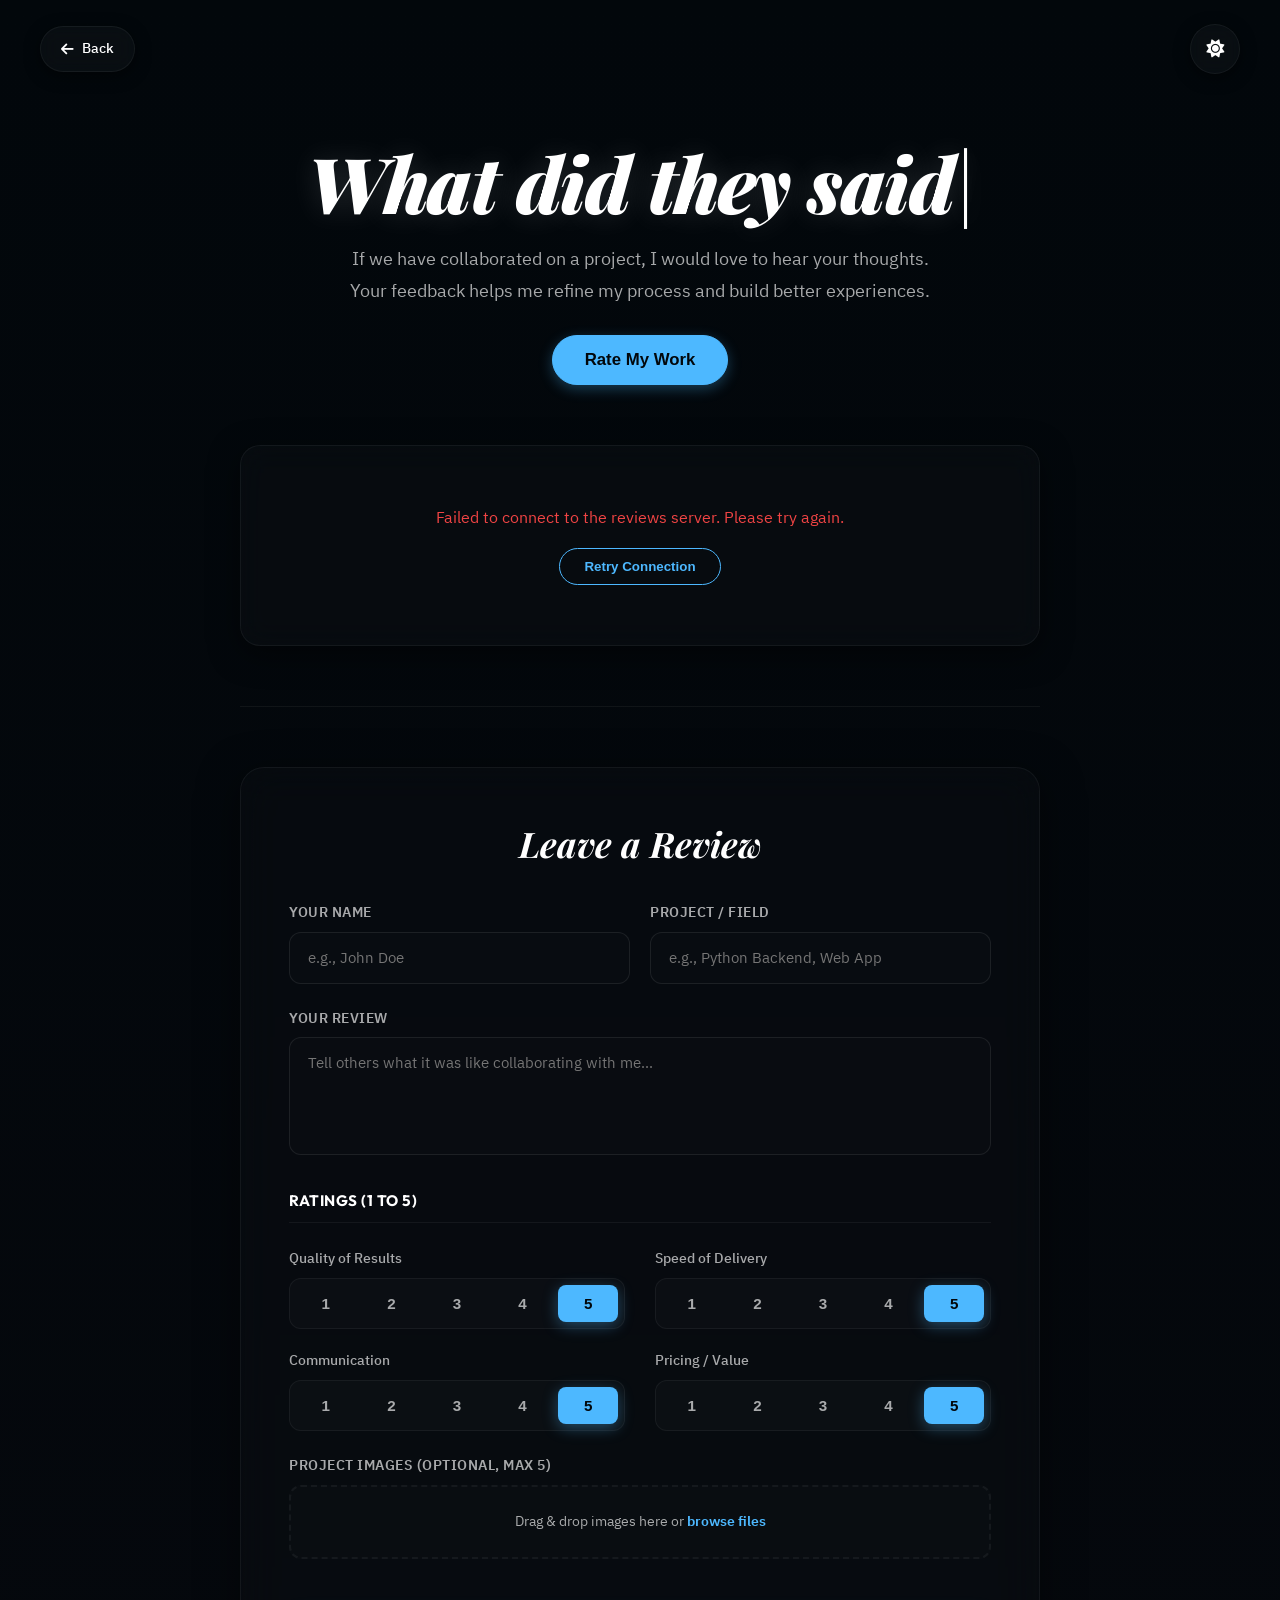
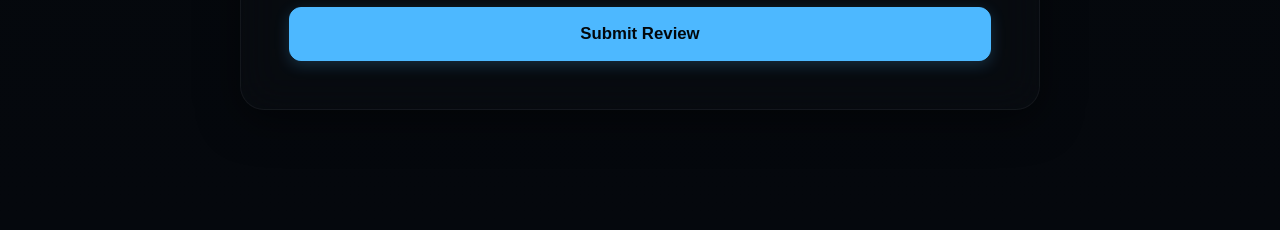
==== clients/index.html @ d9eaa411 "Added client review page" ====
<!DOCTYPE html>
<html lang="en" dir="ltr">

<head>
    <meta charset="UTF-8">
    <meta name="viewport" content="width=device-width, initial-scale=1.0">
    <title>Reviews - Mohammed's Portfolio</title>
    <link rel="stylesheet" href="style.css">
    <link rel="icon" type="image/png" href="https://img.icons8.com/ios-filled/50/ffffff/brain.png">
    <!-- FontAwesome for essential interface navigation icons -->
    <link rel="stylesheet" href="https://cdnjs.cloudflare.com/ajax/libs/font-awesome/6.4.0/css/all.min.css">
</head>

<body>
    <!-- Background Scroll Progress Bar -->
    <div class="scroll-progress-bar" id="scrollBar"></div>

    <!-- Main Content Container (Visible instantly, no artificial loading intros) -->
    <div id="mainContent" class="main-content">
        <!-- Floating Navigation Header -->
        <header class="clients-header">
            <a href="../index.html" class="back-btn" title="Back to Portfolio">
                <i class="fa-solid fa-arrow-left"></i>
                <span>Back</span>
            </a>
            <button id="themeToggleBtn" class="theme-btn" title="Toggle Theme">
                <i class="fa-solid fa-sun"></i>
            </button>
        </header>

        <!-- Hero Section -->
        <section class="reviews-hero">
            <h1 class="hero-title" id="mainTitle">What did they said?</h1>
            <p class="hero-desc">
                If we have collaborated on a project, I would love to hear your thoughts.
                Your feedback helps me refine my process and build better experiences.
            </p>
            <div class="cta-actions">
                <button id="scrollToFormBtn" class="cta-primary-btn">
                    Rate My Work
                </button>
            </div>
        </section>

        <!-- Core Feed Section -->
        <main class="reviews-main">
            <!-- Loading indicator -->
            <div id="reviewsLoading" class="reviews-loading">
                <div class="spinner"></div>
                <p>Retrieving feedback from database...</p>
            </div>
            
            <!-- Error message container -->
            <div id="reviewsError" class="reviews-error hidden">
                <p>Failed to connect to the reviews server. Please try again.</p>
                <button id="retryBtn" class="retry-btn">Retry Connection</button>
            </div>

            <!-- Empty feed placeholder -->
            <div id="reviewsEmpty" class="reviews-empty hidden">
                <h3>No Reviews Yet</h3>
                <p>Be the first one to share your experience working with me!</p>
            </div>

            <!-- Reviews Feed (Rendered as single column stream via script.js) -->
            <div id="reviewsGrid" class="reviews-grid">
                <!-- Populated dynamically via script.js -->
            </div>

            <!-- Inline Review Submission Form Section -->
            <section id="addReviewSection" class="add-review-section">
                <div class="form-container">
                    <h2 class="form-section-title">Leave a Review</h2>
                    
                    <form id="reviewForm" enctype="multipart/form-data" novalidate>
                        <div class="form-row">
                            <div class="form-group">
                                <label for="clientName">Your Name</label>
                                <input type="text" id="clientName" name="name" required placeholder="e.g., John Doe">
                            </div>
                            <div class="form-group">
                                <label for="projectField">Project / Field</label>
                                <input type="text" id="projectField" name="project_field" required placeholder="e.g., Python Backend, Web App">
                            </div>
                        </div>
                        
                        <div class="form-group">
                            <label for="clientComment">Your Review</label>
                            <textarea id="clientComment" name="comment" required rows="4" placeholder="Tell others what it was like collaborating with me..."></textarea>
                        </div>

                        <h3 class="ratings-section-title">Ratings (1 to 5)</h3>
                        
                        <div class="ratings-grid">
                            <div class="rating-item">
                                <span class="rating-label">Quality of Results</span>
                                <div class="scalar-rating" data-criteria="quality">
                                    <button type="button" class="scalar-btn" data-value="1">1</button>
                                    <button type="button" class="scalar-btn" data-value="2">2</button>
                                    <button type="button" class="scalar-btn" data-value="3">3</button>
                                    <button type="button" class="scalar-btn" data-value="4">4</button>
                                    <button type="button" class="scalar-btn" data-value="5">5</button>
                                </div>
                                <input type="hidden" name="quality" id="rating-quality" value="5">
                            </div>
                            
                            <div class="rating-item">
                                <span class="rating-label">Speed of Delivery</span>
                                <div class="scalar-rating" data-criteria="speed">
                                    <button type="button" class="scalar-btn" data-value="1">1</button>
                                    <button type="button" class="scalar-btn" data-value="2">2</button>
                                    <button type="button" class="scalar-btn" data-value="3">3</button>
                                    <button type="button" class="scalar-btn" data-value="4">4</button>
                                    <button type="button" class="scalar-btn" data-value="5">5</button>
                                </div>
                                <input type="hidden" name="speed" id="rating-speed" value="5">
                            </div>
                            
                            <div class="rating-item">
                                <span class="rating-label">Communication</span>
                                <div class="scalar-rating" data-criteria="communication">
                                    <button type="button" class="scalar-btn" data-value="1">1</button>
                                    <button type="button" class="scalar-btn" data-value="2">2</button>
                                    <button type="button" class="scalar-btn" data-value="3">3</button>
                                    <button type="button" class="scalar-btn" data-value="4">4</button>
                                    <button type="button" class="scalar-btn" data-value="5">5</button>
                                </div>
                                <input type="hidden" name="communication" id="rating-communication" value="5">
                            </div>
                            
                            <div class="rating-item">
                                <span class="rating-label">Pricing / Value</span>
                                <div class="scalar-rating" data-criteria="price">
                                    <button type="button" class="scalar-btn" data-value="1">1</button>
                                    <button type="button" class="scalar-btn" data-value="2">2</button>
                                    <button type="button" class="scalar-btn" data-value="3">3</button>
                                    <button type="button" class="scalar-btn" data-value="4">4</button>
                                    <button type="button" class="scalar-btn" data-value="5">5</button>
                                </div>
                                <input type="hidden" name="price" id="rating-price" value="5">
                            </div>
                        </div>

                        <div class="form-group file-upload-group">
                            <label>Project Images (Optional, Max 5)</label>
                            <div class="drag-drop-area" id="dragDropArea">
                                <p>Drag & drop images here or <span class="browse-link">browse files</span></p>
                                <input type="file" id="imageInput" name="images" multiple accept="image/*" class="hidden">
                            </div>
                            <div class="image-previews-container" id="imagePreviews">
                                <!-- Populated on file select by script.js -->
                            </div>
                        </div>

                        <button type="submit" class="submit-btn" id="submitBtn">
                            Submit Review
                        </button>
                    </form>
                </div>
            </section>
        </main>
    </div>

    <!-- Fullscreen Lightbox Carousel for Card Galleries -->
    <div id="lightboxModal" class="lightbox-overlay hidden">
        <button class="lightbox-close-btn" aria-label="Close Lightbox"><i class="fa-solid fa-xmark"></i></button>
        <button class="lightbox-nav-btn prev-btn" aria-label="Previous Image"><i class="fa-solid fa-chevron-left"></i></button>
        <div class="lightbox-content">
            <img id="lightboxImg" src="" alt="Full Screen Display">
        </div>
        <button class="lightbox-nav-btn next-btn" aria-label="Next Image"><i class="fa-solid fa-chevron-right"></i></button>
    </div>

    <!-- Custom Toast Notifications Center -->
    <div id="toastContainer" class="toast-container"></div>

    <script src="script.js"></script>
</body>

</html>
---- clients/style.css ----
@import url('https://fonts.googleapis.com/css2?family=IBM+Plex+Sans+Arabic:wght@300;400;500;600;700&family=Playfair+Display:ital,wght@0,400..900;1,400..900&family=Outfit:wght@300;400;500;600;700;800;900&family=Inter:wght@300;400;500;600;700&display=swap');

/* ==================================
   Core Design System Variables
   ================================== */
:root {
    /* Dark Theme Default - Matching Home Page Exactly */
    --bg-gradient: linear-gradient(to bottom, #02070b, #05080d);
    --bg-color: #02070b;
    --text-primary: #ffffff;
    --text-secondary: rgba(255, 255, 255, 0.65);
    --border-color: rgba(255, 255, 255, 0.05);
    --card-bg: rgba(255, 255, 255, 0.02);
    --primary-color: #4db8ff;       /* Cyan-blue like home page accent */
    --primary-hover: #ffffff;
    --accent-color: #ffffff;
    --accent-bg: rgba(77, 184, 255, 0.08);
    --card-shadow: rgba(0, 0, 0, 0.5);
    
    /* Segmented selector colors */
    --segment-bg: rgba(255, 255, 255, 0.03);
    --segment-border: rgba(255, 255, 255, 0.05);
    --segment-hover: rgba(255, 255, 255, 0.06);
    --segment-active-bg: #4db8ff;
    --segment-active-text: #02070b;
}

body.light-mode {
    /* Light Theme - Matching Home Page Exactly */
    --bg-gradient: linear-gradient(to bottom, #f8fafc, #f1f5f9);
    --bg-color: #f8fafc;
    --text-primary: #0f172a;
    --text-secondary: #334155;
    --border-color: rgba(15, 23, 42, 0.08);
    --card-bg: #ffffff;
    --primary-color: #2563eb;       /* Blue like home page light mode */
    --primary-hover: #1d4ed8;
    --accent-color: #7c3aed;
    --accent-bg: rgba(37, 99, 235, 0.05);
    --card-shadow: rgba(15, 23, 42, 0.05);
    
    /* Segmented selector colors */
    --segment-bg: #f1f5f9;
    --segment-border: rgba(15, 23, 42, 0.08);
    --segment-hover: #e2e8f0;
    --segment-active-bg: #2563eb;
    --segment-active-text: #ffffff;
}

/* Reset and Base Styles */
* {
    margin: 0;
    padding: 0;
    box-sizing: border-box;
}

body {
    background-color: var(--bg-color);
    background: var(--bg-gradient);
    color: var(--text-primary);
    font-family: 'IBM Plex Sans Arabic', 'Inter', sans-serif;
    overflow-x: hidden;
    min-height: 100vh;
    transition: background-color 0.3s ease, background 0.3s ease, color 0.3s ease;
    padding-bottom: 120px;
    line-height: 1.6;
}

h1, h2, h3, h4 {
    font-family: 'Outfit', sans-serif;
    font-weight: 700;
}

.hidden {
    display: none !important;
}

/* ==================================
   Scroll Progress Bar
   ================================== */
.scroll-progress-bar {
    position: fixed;
    top: 0;
    left: 0;
    height: 4px;
    width: 0%;
    background: linear-gradient(90deg, #4db8ff, #ffffff);
    z-index: 9999;
    box-shadow: 0 0 10px rgba(255, 255, 255, 0.5);
    border-radius: 0 2px 2px 0;
    transition: width 0.1s ease-out;
}

body.light-mode .scroll-progress-bar {
    background: linear-gradient(90deg, #2563eb, #3b82f6);
    box-shadow: 0 0 10px rgba(37, 99, 235, 0.2);
}

/* ==================================
   Floating Navigation Header
   ================================== */
.clients-header {
    position: fixed;
    top: 0;
    left: 0;
    width: 100%;
    padding: 24px 40px;
    display: flex;
    justify-content: space-between;
    align-items: center;
    z-index: 100;
    pointer-events: none;
}

.clients-header * {
    pointer-events: auto;
}

.back-btn, .theme-btn {
    background: rgba(255, 255, 255, 0.03);
    backdrop-filter: blur(10px);
    border: 1px solid rgba(255, 255, 255, 0.05);
    color: #ffffff;
    box-shadow: 0 4px 15px rgba(0, 0, 0, 0.5);
    transition: all 0.3s cubic-bezier(0.175, 0.885, 0.32, 1.275);
}

.back-btn {
    display: inline-flex;
    align-items: center;
    gap: 8px;
    padding: 10px 20px;
    border-radius: 100px;
    text-decoration: none;
    font-weight: 500;
    font-size: 0.9rem;
}

.back-btn:hover {
    transform: translateX(-5px) scale(1.02);
    border-color: var(--primary-color);
    color: var(--primary-color);
    box-shadow: 0 0 20px rgba(77, 184, 255, 0.25);
}

.theme-btn {
    width: 50px;
    height: 50px;
    border-radius: 50%;
    display: flex;
    justify-content: center;
    align-items: center;
    font-size: 18px;
    cursor: pointer;
}

.theme-btn:hover {
    transform: scale(1.1) rotate(360deg);
    border-color: var(--primary-color);
    color: var(--primary-color);
    box-shadow: 0 0 20px rgba(77, 184, 255, 0.25);
}

body.light-mode .back-btn, 
body.light-mode .theme-btn {
    background: #ffffff;
    border: 1px solid rgba(15, 23, 42, 0.08);
    color: #475569;
    box-shadow: 0 4px 12px rgba(15, 23, 42, 0.04), 0 1px 3px rgba(15, 23, 42, 0.02);
}

body.light-mode .back-btn:hover {
    color: #2563eb;
    background: #ffffff;
    box-shadow: 0 8px 20px rgba(37, 99, 235, 0.15);
    border-color: rgba(37, 99, 235, 0.3);
}

body.light-mode .theme-btn:hover {
    color: #2563eb;
    background: #ffffff;
    box-shadow: 0 8px 20px rgba(37, 99, 235, 0.15);
    border-color: rgba(37, 99, 235, 0.3);
}

@media (max-width: 768px) {
    .clients-header {
        padding: 20px;
    }
    .back-btn {
        padding: 8px 16px;
        font-size: 0.85rem;
    }
    .theme-btn {
        width: 44px;
        height: 44px;
        font-size: 16px;
    }
}

/* ==================================
   Hero Section
   ================================== */
.reviews-hero {
    min-height: 45vh;
    display: flex;
    flex-direction: column;
    justify-content: center;
    align-items: center;
    text-align: center;
    padding: 140px 20px 60px 20px;
    max-width: 800px;
    margin: 0 auto;
}

.hero-title {
    position: relative;
    display: inline-block;
    font-family: 'Playfair Display', serif;
    font-size: clamp(3rem, 7vw, 4.8rem);
    font-style: italic;
    font-weight: 900;
    line-height: 1.1;
    letter-spacing: -1.5px;
    color: var(--text-primary);
    text-shadow: 0 0 30px rgba(255, 255, 255, 0.15);
    margin-bottom: 20px;
    text-align: center;
}

body.light-mode .hero-title {
    text-shadow: 0 0 30px rgba(0, 0, 0, 0.02);
}

/* Elegant Typewriter Cursor styling */
.typing-cursor {
    display: inline-block;
    color: var(--text-primary); /* White in dark mode */
    margin-left: 4px;
    font-weight: 300;
    font-style: normal;
    animation: cursorBlink 0.8s infinite;
    opacity: 1;
    transition: opacity 0.3s ease;
}

body.light-mode .typing-cursor {
    color: #000000; /* Pure black in light mode */
}

.typing-cursor.fade-out {
    opacity: 0;
}

@keyframes cursorBlink {
    0%, 100% { opacity: 1; }
    50% { opacity: 0; }
}

/* Smooth Flowing Underline for Hero Title */
.hero-title::after {
    content: '';
    position: absolute;
    bottom: -6px;
    left: 10%;
    width: 80%;
    height: 3px;
    border-radius: 4px;
    background: linear-gradient(90deg, transparent, var(--text-primary), transparent); /* White in dark mode */
    opacity: 0;
    transform: scaleX(0);
    transform-origin: center;
    pointer-events: none;
}

body.light-mode .hero-title::after {
    background: linear-gradient(90deg, transparent, #000000, transparent); /* Pure black in light mode */
}

.hero-title.typing-done::after {
    animation: underlineFlow 6s infinite ease-in-out;
}

@keyframes underlineFlow {
    0% {
        transform: scaleX(0);
        opacity: 0;
    }
    15% {
        transform: scaleX(1);
        opacity: 0.8;
    }
    50% {
        transform: scaleX(1);
        opacity: 0.8;
    }
    65% {
        transform: scaleX(0);
        opacity: 0;
    }
    100% {
        transform: scaleX(0);
        opacity: 0;
    }
}

.hero-desc {
    font-size: clamp(1rem, 2vw, 1.15rem);
    color: var(--text-secondary);
    line-height: 1.7;
    margin-bottom: 28px;
    max-width: 600px;
}

.cta-primary-btn {
    display: inline-flex;
    align-items: center;
    padding: 14px 32px;
    background-color: var(--primary-color);
    border: 1px solid var(--primary-color);
    border-radius: 100px;
    color: #02070b;
    font-size: 1.05rem;
    font-weight: 700;
    cursor: pointer;
    transition: all 0.3s cubic-bezier(0.165, 0.84, 0.44, 1);
    box-shadow: 0 4px 14px rgba(77, 184, 255, 0.3);
}

.cta-primary-btn:hover {
    background-color: #ffffff;
    border-color: #ffffff;
    transform: translateY(-2px);
    box-shadow: 0 8px 25px rgba(255, 255, 255, 0.3);
}

body.light-mode .cta-primary-btn {
    color: #ffffff;
    box-shadow: 0 4px 14px rgba(37, 99, 235, 0.2);
}

body.light-mode .cta-primary-btn:hover {
    background-color: var(--primary-hover);
    border-color: var(--primary-hover);
    box-shadow: 0 8px 25px rgba(37, 99, 235, 0.3);
}

/* ==================================
   Main Content Layout
   ================================== */
.reviews-main {
    max-width: 800px;
    width: 90%;
    margin: 0 auto;
}

/* Loading / Error / Empty States */
.reviews-loading, .reviews-error, .reviews-empty {
    display: flex;
    flex-direction: column;
    align-items: center;
    justify-content: center;
    text-align: center;
    padding: 60px 24px;
    background: var(--card-bg);
    backdrop-filter: blur(15px);
    border: 1px solid var(--border-color);
    border-radius: 20px;
    box-shadow: 0 8px 30px var(--card-shadow);
}

.spinner {
    width: 40px;
    height: 40px;
    border: 3px solid rgba(77, 184, 255, 0.1);
    border-top: 3px solid var(--primary-color);
    border-radius: 50%;
    animation: spin 0.8s infinite linear;
    margin-bottom: 16px;
}

@keyframes spin {
    0% { transform: rotate(0deg); }
    100% { transform: rotate(360deg); }
}

.reviews-loading p, .reviews-error p, .reviews-empty p {
    color: var(--text-secondary);
    font-size: 1rem;
}

.reviews-error p {
    margin-bottom: 16px;
    color: #ef4444;
}

.retry-btn {
    padding: 10px 24px;
    background-color: transparent;
    border: 1px solid var(--primary-color);
    color: var(--primary-color);
    border-radius: 100px;
    font-weight: 600;
    cursor: pointer;
    transition: all 0.2s ease;
}

.retry-btn:hover {
    background-color: var(--primary-color);
    color: #02070b;
}

body.light-mode .retry-btn:hover {
    color: #ffffff;
}

.reviews-empty h3 {
    font-size: 1.4rem;
    margin-bottom: 8px;
}

/* ==================================
   Reviews Stream Layout (Single Column)
   ================================== */
.reviews-grid {
    display: flex;
    flex-direction: column;
    gap: 32px;
    width: 100%;
    margin-bottom: 60px;
}

.review-card {
    background: rgba(255, 255, 255, 0.02);
    backdrop-filter: blur(15px);
    border: 1px solid rgba(255, 255, 255, 0.05);
    border-radius: 20px;
    padding: 36px;
    box-shadow: 0 8px 32px var(--card-shadow);
    display: flex;
    flex-direction: column;
    gap: 20px;
    transition: all 0.3s cubic-bezier(0.165, 0.84, 0.44, 1);
}

.review-card:hover {
    border-color: var(--primary-color);
    box-shadow: 0 12px 40px rgba(77, 184, 255, 0.15), 0 8px 32px var(--card-shadow);
    transform: translateY(-4px);
}

body.light-mode .review-card {
    background: #ffffff;
    border: 1px solid rgba(15, 23, 42, 0.08);
    box-shadow: 0 10px 30px rgba(15, 23, 42, 0.06), 0 1px 3px rgba(15, 23, 42, 0.02);
}

body.light-mode .review-card:hover {
    border-color: var(--primary-color);
    box-shadow: 0 15px 40px rgba(37, 99, 235, 0.12);
}

/* Card Header details */
.card-header-row {
    display: flex;
    align-items: center;
    gap: 16px;
}

.avatar {
    width: 48px;
    height: 48px;
    border-radius: 50%;
    display: flex;
    justify-content: center;
    align-items: center;
    font-weight: 700;
    font-size: 1.15rem;
    color: #ffffff;
    font-family: 'Outfit', sans-serif;
    flex-shrink: 0;
    user-select: none;
}

.header-meta {
    flex-grow: 1;
    overflow: hidden;
}

.reviewer-name {
    font-size: 1.1rem;
    font-weight: 600;
    color: var(--text-primary);
    white-space: nowrap;
    overflow: hidden;
    text-overflow: ellipsis;
}

.project-badge {
    display: inline-block;
    font-size: 0.75rem;
    font-weight: 600;
    color: var(--primary-color);
    background-color: var(--accent-bg);
    border: 1px solid rgba(77, 184, 255, 0.1);
    padding: 2px 10px;
    border-radius: 50px;
    margin-top: 2px;
}

body.light-mode .project-badge {
    border-color: rgba(37, 99, 235, 0.1);
}

.review-time {
    font-size: 0.8rem;
    color: var(--text-secondary);
    align-self: flex-start;
    flex-shrink: 0;
    margin-top: 4px;
}

/* Quote/Comment block - Clean full width */
.review-comment {
    font-size: 1.05rem;
    color: var(--text-primary);
    line-height: 1.7;
    word-break: break-word;
    border-left: 2px solid var(--primary-color);
    padding-left: 16px;
}

/* Ratings summary - minimalist badges layout */
.review-ratings-summary {
    display: flex;
    flex-wrap: wrap;
    gap: 8px 16px;
    padding: 16px 0 0 0;
    border-top: 1px solid var(--border-color);
}

.rating-badge {
    font-size: 0.85rem;
    font-weight: 500;
    color: var(--text-secondary);
    background-color: rgba(255, 255, 255, 0.02);
    padding: 6px 14px;
    border-radius: 8px;
    border: 1px solid rgba(255, 255, 255, 0.05);
}

body.light-mode .rating-badge {
    background-color: rgba(15, 23, 42, 0.03);
    border: 1px solid rgba(15, 23, 42, 0.05);
}

.rating-badge span {
    font-weight: 700;
    color: var(--primary-color);
    margin-left: 4px;
}

/* Review Images inside Card */
.review-images-grid {
    display: flex;
    flex-wrap: wrap;
    gap: 10px;
    margin-top: 10px;
}

.review-thumbnail {
    width: 70px;
    height: 70px;
    border-radius: 10px;
    object-fit: cover;
    cursor: pointer;
    border: 1px solid var(--border-color);
    transition: all 0.2s ease;
}

.review-thumbnail:hover {
    transform: scale(1.04);
    border-color: var(--primary-color);
}

/* ==================================
   Inline Form Section (Leave a Review)
   ================================== */
.add-review-section {
    border-top: 1px solid var(--border-color);
    padding-top: 60px;
    margin-top: 60px;
}

.form-container {
    background: rgba(255, 255, 255, 0.015);
    backdrop-filter: blur(20px);
    border: 1px solid rgba(255, 255, 255, 0.05);
    border-radius: 24px;
    padding: 48px;
    box-shadow: 0 10px 40px var(--card-shadow);
    transition: all 0.3s ease;
}

body.light-mode .form-container {
    background: #ffffff;
    border: 1px solid rgba(15, 23, 42, 0.08);
    box-shadow: 0 20px 50px rgba(15, 23, 42, 0.08);
}

.form-section-title {
    font-family: 'Playfair Display', serif;
    font-style: italic;
    font-size: 2.2rem;
    font-weight: 700;
    margin-bottom: 30px;
    text-align: center;
    color: var(--text-primary);
}

form {
    display: flex;
    flex-direction: column;
    gap: 24px;
}

.form-row {
    display: grid;
    grid-template-columns: 1fr 1fr;
    gap: 20px;
}

@media (max-width: 600px) {
    .form-row {
        grid-template-columns: 1fr;
    }
}

.form-group {
    display: flex;
    flex-direction: column;
    gap: 8px;
}

form label {
    font-size: 0.85rem;
    font-weight: 600;
    color: var(--text-secondary);
    text-transform: uppercase;
    letter-spacing: 0.5px;
}

form input[type="text"], form textarea {
    width: 100%;
    background-color: rgba(255, 255, 255, 0.01);
    border: 1px solid rgba(255, 255, 255, 0.08);
    border-radius: 12px;
    color: var(--text-primary);
    font-family: inherit;
    font-size: 0.95rem;
    outline: none;
    transition: all 0.25s cubic-bezier(0.165, 0.84, 0.44, 1);
    padding: 14px 18px;
}

body.light-mode form input[type="text"], 
body.light-mode form textarea {
    background-color: #f8fafc;
    border: 1px solid rgba(15, 23, 42, 0.1);
}

form input[type="text"]:focus, form textarea:focus {
    border-color: var(--primary-color);
    background-color: rgba(255, 255, 255, 0.03);
    box-shadow: 0 0 20px rgba(77, 184, 255, 0.15);
}

body.light-mode form input[type="text"]:focus, 
body.light-mode form textarea:focus {
    background-color: #ffffff;
    box-shadow: 0 0 20px rgba(37, 99, 235, 0.12);
}

form textarea {
    resize: none;
}

/* Segmented Scalar Ratings Selector */
.ratings-section-title {
    font-size: 0.95rem;
    font-weight: 700;
    color: var(--text-primary);
    text-transform: uppercase;
    letter-spacing: 0.5px;
    margin-top: 10px;
    padding-bottom: 8px;
    border-bottom: 1px solid var(--border-color);
}

.ratings-grid {
    display: grid;
    grid-template-columns: 1fr 1fr;
    gap: 20px 30px;
}

@media (max-width: 600px) {
    .ratings-grid {
        grid-template-columns: 1fr;
    }
}

.rating-item {
    display: flex;
    flex-direction: column;
    gap: 8px;
}

.rating-label {
    font-size: 0.9rem;
    font-weight: 500;
    color: var(--text-secondary);
}

.scalar-rating {
    display: flex;
    gap: 6px;
    background-color: rgba(255, 255, 255, 0.02);
    padding: 6px;
    border-radius: 12px;
    border: 1px solid rgba(255, 255, 255, 0.05);
}

body.light-mode .scalar-rating {
    background-color: #f1f5f9;
    border: 1px solid rgba(15, 23, 42, 0.08);
}

.scalar-btn {
    flex: 1;
    border: none;
    background: transparent;
    color: var(--text-secondary);
    font-size: 0.95rem;
    font-weight: 600;
    padding: 10px 0;
    border-radius: 8px;
    cursor: pointer;
    transition: all 0.2s cubic-bezier(0.165, 0.84, 0.44, 1);
}

.scalar-btn:hover {
    background-color: rgba(255, 255, 255, 0.05);
    color: var(--text-primary);
}

body.light-mode .scalar-btn:hover {
    background-color: #e2e8f0;
}

.scalar-btn.active {
    background-color: var(--primary-color);
    color: #02070b;
    font-weight: 700;
    box-shadow: 0 4px 15px rgba(77, 184, 255, 0.35);
}

body.light-mode .scalar-btn.active {
    color: #ffffff;
    box-shadow: 0 4px 15px rgba(37, 99, 235, 0.3);
}

/* File Upload drag and drop box */
.drag-drop-area {
    border: 2px dashed var(--border-color);
    border-radius: 12px;
    padding: 24px;
    text-align: center;
    background-color: rgba(255, 255, 255, 0.01);
    cursor: pointer;
    transition: all 0.2s ease;
}

.drag-drop-area:hover, .drag-drop-area.dragover {
    border-color: var(--primary-color);
    background-color: rgba(77, 184, 255, 0.02);
}

body.light-mode .drag-drop-area:hover, 
body.light-mode .drag-drop-area.dragover {
    background-color: rgba(37, 99, 235, 0.02);
}

.drag-drop-area p {
    font-size: 0.88rem;
    color: var(--text-secondary);
}

.browse-link {
    color: var(--primary-color);
    font-weight: 600;
}

/* Uploaded thumbnail previews */
.image-previews-container {
    display: flex;
    flex-wrap: wrap;
    gap: 8px;
    margin-top: 8px;
}

.preview-item {
    position: relative;
    width: 54px;
    height: 54px;
    border-radius: 8px;
    overflow: hidden;
    border: 1px solid var(--border-color);
}

.preview-item img {
    width: 100%;
    height: 100%;
    object-fit: cover;
}

.remove-preview-btn {
    position: absolute;
    top: 2px;
    right: 2px;
    width: 16px;
    height: 16px;
    border-radius: 50%;
    background-color: rgba(239, 68, 68, 0.95);
    border: none;
    color: #ffffff;
    font-size: 8px;
    display: flex;
    justify-content: center;
    align-items: center;
    cursor: pointer;
    transition: transform 0.15s ease;
}

.remove-preview-btn:hover {
    transform: scale(1.15);
}

/* Submitting button styling */
.submit-btn {
    display: inline-flex;
    align-items: center;
    justify-content: center;
    padding: 16px;
    background-color: var(--primary-color);
    border: 1px solid var(--primary-color);
    border-radius: 12px;
    color: #02070b;
    font-size: 1.05rem;
    font-weight: 700;
    cursor: pointer;
    box-shadow: 0 4px 15px rgba(77, 184, 255, 0.2);
    transition: all 0.3s cubic-bezier(0.165, 0.84, 0.44, 1);
    margin-top: 8px;
}

.submit-btn:hover:not(:disabled) {
    background-color: #ffffff;
    border-color: #ffffff;
    transform: translateY(-2px);
    box-shadow: 0 8px 25px rgba(255, 255, 255, 0.3);
}

body.light-mode .submit-btn {
    color: #ffffff;
    box-shadow: 0 4px 15px rgba(37, 99, 235, 0.15);
}

body.light-mode .submit-btn:hover:not(:disabled) {
    background-color: var(--primary-hover);
    border-color: var(--primary-hover);
    box-shadow: 0 8px 25px rgba(37, 99, 235, 0.25);
}

.submit-btn:disabled {
    opacity: 0.6;
    cursor: not-allowed;
}

/* ==================================
   Lightbox Overlay
   ================================== */
.lightbox-overlay {
    position: fixed;
    top: 0;
    left: 0;
    width: 100%;
    height: 100%;
    background-color: rgba(0, 0, 0, 0.9);
    backdrop-filter: blur(8px);
    z-index: 2000;
    display: flex;
    justify-content: center;
    align-items: center;
    transition: opacity 0.2s ease;
}

.lightbox-content {
    max-width: 80%;
    max-height: 80vh;
}

.lightbox-content img {
    max-width: 100%;
    max-height: 80vh;
    border-radius: 8px;
    border: 1px solid rgba(255, 255, 255, 0.1);
    box-shadow: 0 10px 30px rgba(0, 0, 0, 0.6);
    object-fit: contain;
    animation: lightboxScaleUp 0.25s cubic-bezier(0.16, 1, 0.3, 1);
}

@keyframes lightboxScaleUp {
    from { transform: scale(0.95); opacity: 0; }
    to { transform: scale(1); opacity: 1; }
}

.lightbox-close-btn {
    position: absolute;
    top: 24px;
    right: 24px;
    background: transparent;
    border: none;
    color: #ffffff;
    font-size: 2rem;
    cursor: pointer;
    opacity: 0.7;
    transition: all 0.2s ease;
}

.lightbox-close-btn:hover {
    opacity: 1;
    transform: scale(1.05);
}

.lightbox-nav-btn {
    position: absolute;
    top: 50%;
    transform: translateY(-50%);
    background: rgba(255, 255, 255, 0.04);
    border: 1px solid rgba(255, 255, 255, 0.08);
    color: #ffffff;
    width: 50px;
    height: 50px;
    border-radius: 50%;
    display: flex;
    justify-content: center;
    align-items: center;
    font-size: 1.25rem;
    cursor: pointer;
    opacity: 0.6;
    transition: all 0.2s ease;
}

.lightbox-nav-btn:hover {
    opacity: 1;
    background: rgba(255, 255, 255, 0.12);
}

.prev-btn { left: 32px; }
.next-btn { right: 32px; }

@media (max-width: 600px) {
    .lightbox-nav-btn {
        width: 40px;
        height: 40px;
        font-size: 1rem;
    }
    .prev-btn { left: 12px; }
    .next-btn { right: 12px; }
}

/* ==================================
   Custom Toast Notifications
   ================================== */
.toast-container {
    position: fixed;
    bottom: 24px;
    left: 24px;
    display: flex;
    flex-direction: column;
    gap: 8px;
    z-index: 3000;
    max-width: 360px;
    width: calc(100% - 48px);
}

.toast {
    background-color: var(--card-bg);
    border: 1px solid var(--border-color);
    border-radius: 12px;
    padding: 14px 18px;
    display: flex;
    align-items: center;
    gap: 12px;
    box-shadow: 0 8px 24px var(--card-shadow);
    animation: toastSlideIn 0.3s cubic-bezier(0.16, 1, 0.3, 1);
    transition: all 0.3s ease;
}

.toast.removing {
    opacity: 0;
    transform: translateY(12px) scale(0.95);
}

@keyframes toastSlideIn {
    from {
        opacity: 0;
        transform: translateY(12px) scale(0.95);
    }
    to {
        opacity: 1;
        transform: translateY(0) scale(1);
    }
}

.toast i {
    font-size: 1.15rem;
    flex-shrink: 0;
}

.toast-message {
    font-size: 0.9rem;
    font-weight: 500;
    color: var(--text-primary);
}

.toast.success i { color: #10b981; }
.toast.error i { color: #ef4444; }
.toast.info i { color: var(--primary-color); }
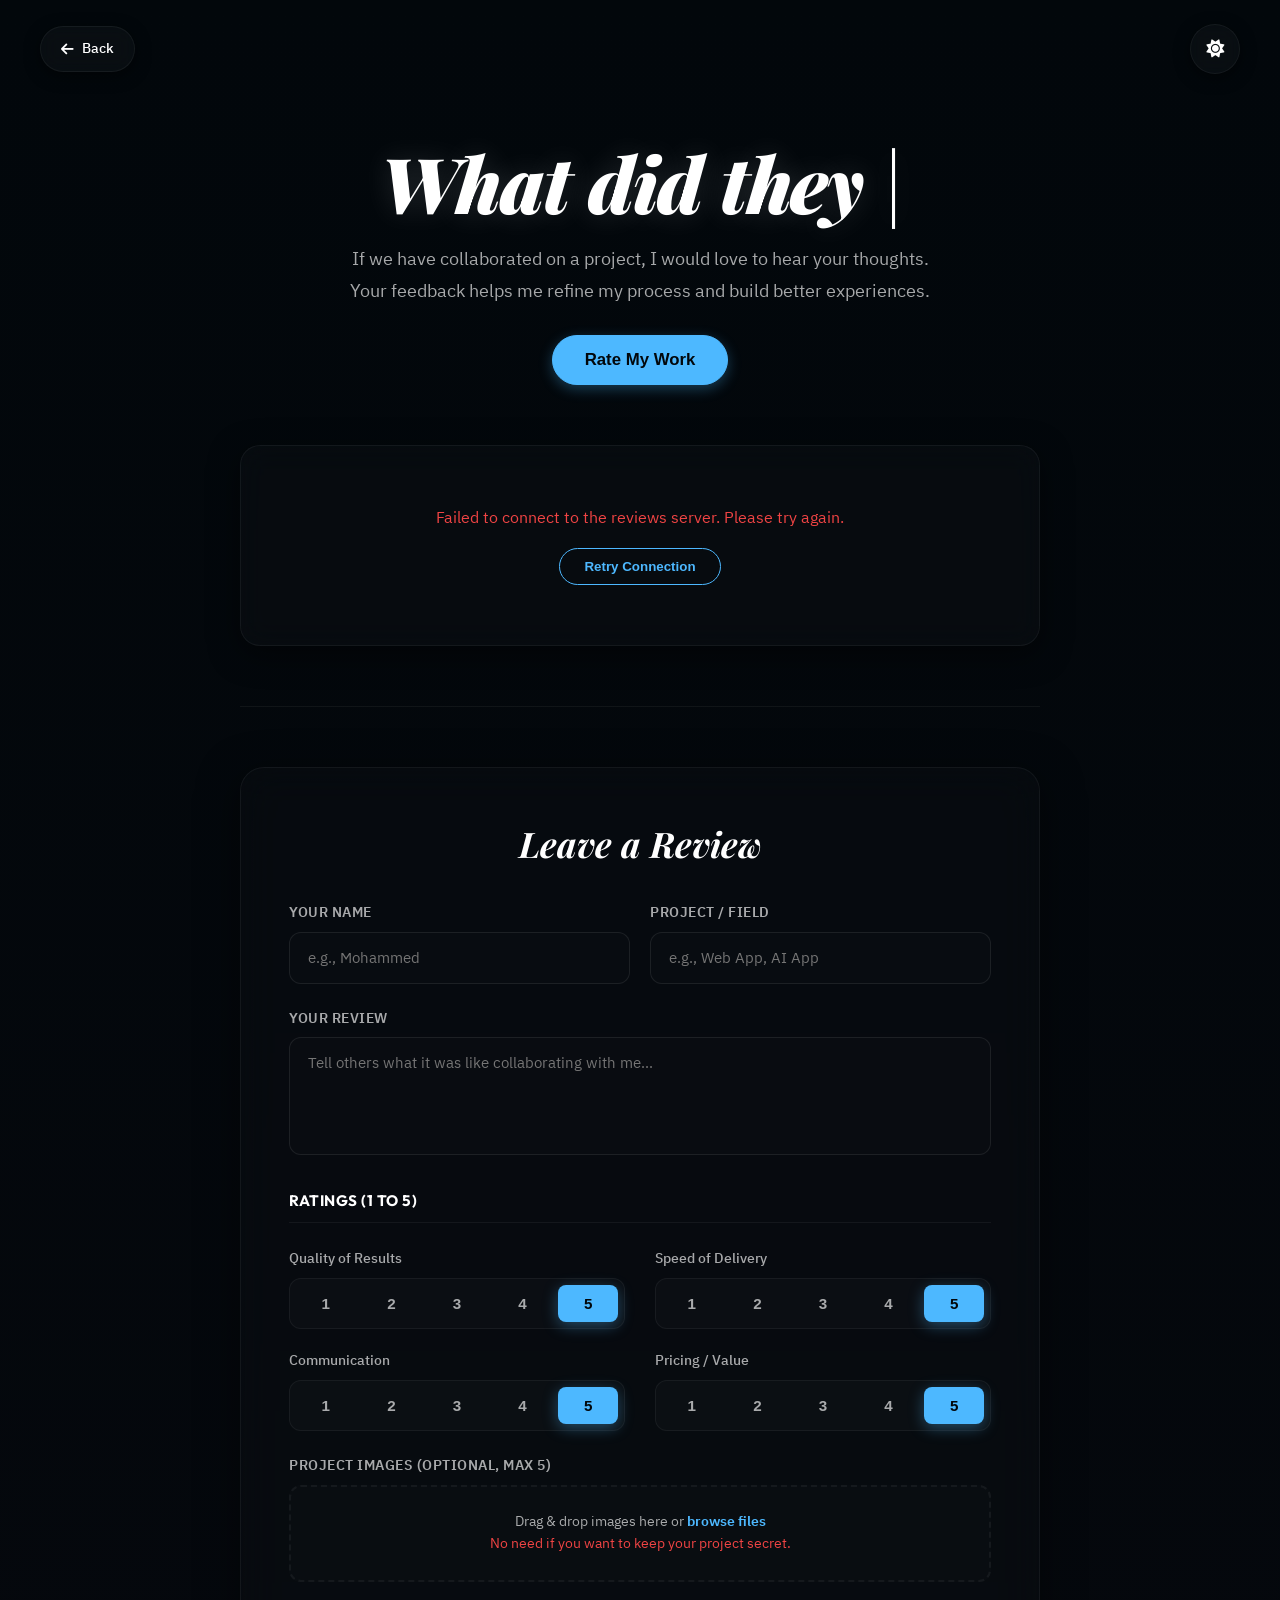
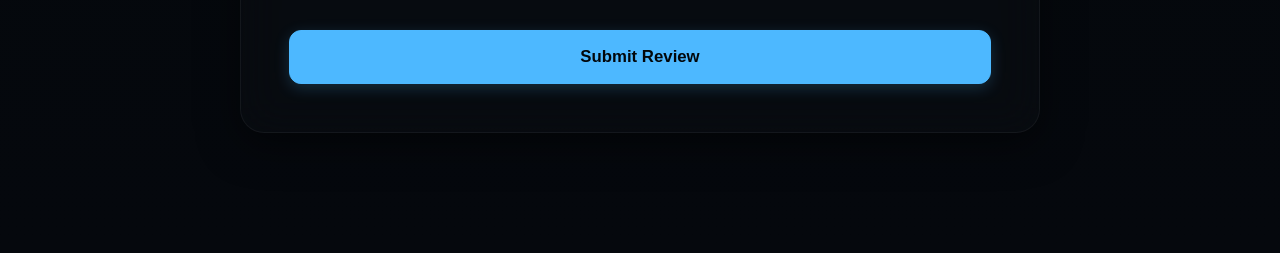
==== commit 0e8f2b9f: "Add files via upload" ====
--- a/clients/index.html
+++ b/clients/index.html
@@ -76,11 +76,11 @@
                         <div class="form-row">
                             <div class="form-group">
                                 <label for="clientName">Your Name</label>
-                                <input type="text" id="clientName" name="name" required placeholder="e.g., John Doe">
+                                <input type="text" id="clientName" name="name" required placeholder="e.g., Mohammed">
                             </div>
                             <div class="form-group">
                                 <label for="projectField">Project / Field</label>
-                                <input type="text" id="projectField" name="project_field" required placeholder="e.g., Python Backend, Web App">
+                                <input type="text" id="projectField" name="project_field" required placeholder="e.g., Web App, AI App">
                             </div>
                         </div>
                         
@@ -144,7 +144,7 @@
                         <div class="form-group file-upload-group">
                             <label>Project Images (Optional, Max 5)</label>
                             <div class="drag-drop-area" id="dragDropArea">
-                                <p>Drag & drop images here or <span class="browse-link">browse files</span></p>
+                                <p>Drag & drop images here or <span class="browse-link">browse files</span><br><span style="color: #ef4444;">No need if you want to keep your project secret.</span></p>
                                 <input type="file" id="imageInput" name="images" multiple accept="image/*" class="hidden">
                             </div>
                             <div class="image-previews-container" id="imagePreviews">
